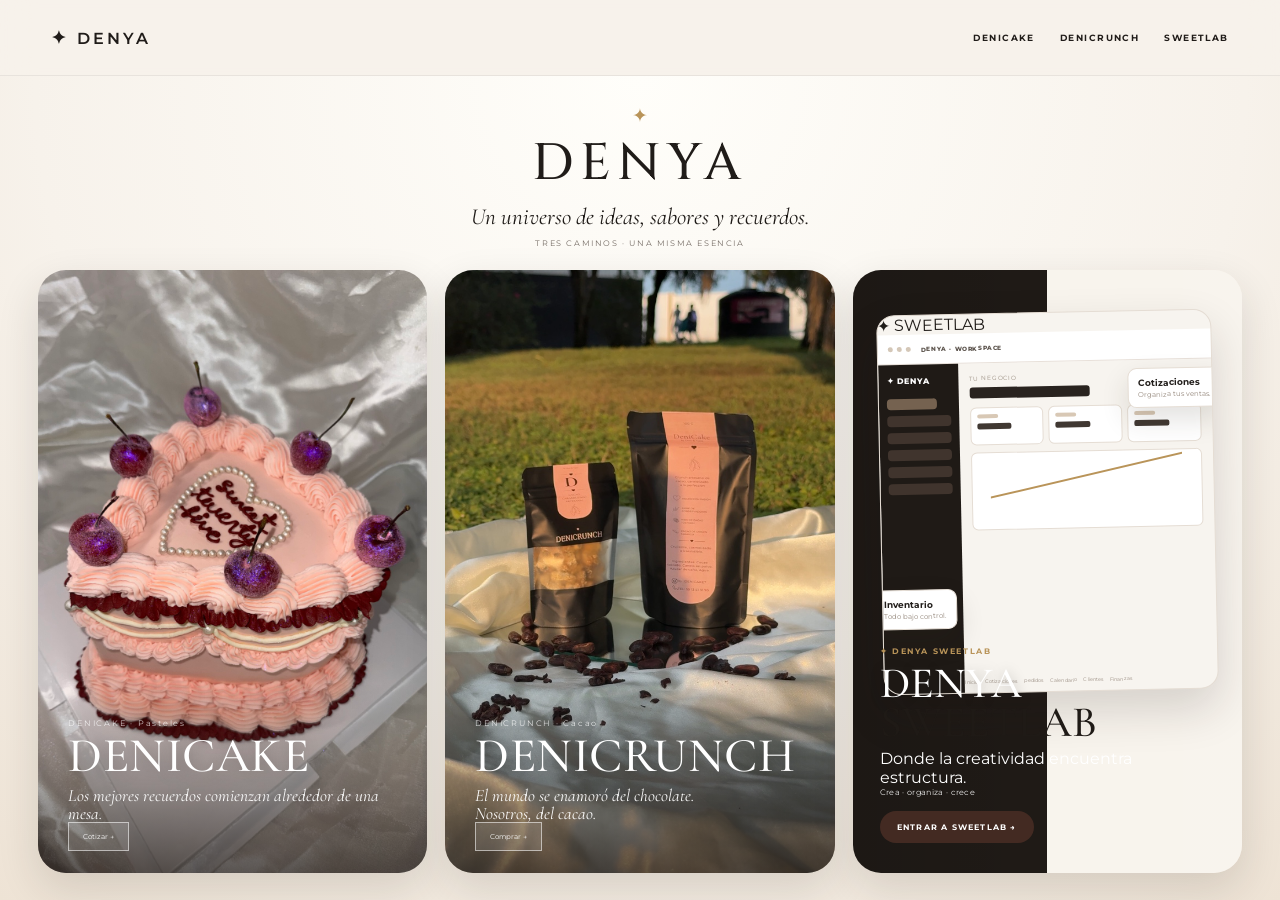
==== index.html @ 0eed4e37 "P5: contraste dividido en lettering DENYA SWEETLAB" ====
<!doctype html>
<html lang="es">
<head>
<meta charset="utf-8"><meta name="viewport" content="width=device-width,initial-scale=1">
<meta name="description" content="DENYA — DENICAKE, DENICRUNCH y DENYA SWEETLAB.">
<title>DENYA</title>
<link rel="preconnect" href="https://fonts.googleapis.com"><link rel="preconnect" href="https://fonts.gstatic.com" crossorigin>
<link href="https://fonts.googleapis.com/css2?family=Cormorant+Garamond:wght@400;500;600&family=Cinzel:wght@400;500;600&family=Montserrat:wght@400;500;600;700&display=swap" rel="stylesheet">
<style>
:root{--ink:#201c19;--cream:#f5f0e8;--paper:#fffdf9;--gold:#b99459;--pink:#d58da0;--cocoa:#432a22;--muted:#766d66}
*{box-sizing:border-box}html,body{margin:0;width:100%;height:100%;overflow:hidden}body{color:var(--ink);font-family:Montserrat,Arial,sans-serif;background:var(--cream)}
a{color:inherit}
nav{position:absolute;z-index:20;top:0;left:0;right:0;height:76px;padding:0 4vw;display:flex;justify-content:space-between;align-items:center;background:rgba(247,242,235,.76);backdrop-filter:blur(16px);border-bottom:1px solid rgba(0,0,0,.06)}
.logo{font-weight:600;letter-spacing:.18em;text-decoration:none}.logo span{font-size:18px;margin-right:8px}
.links{display:flex;gap:25px;font-size:9px;font-weight:700;letter-spacing:.16em;text-transform:uppercase}.links a{text-decoration:none}
main{height:100vh;padding-top:76px}
.hero{height:100%;display:flex;flex-direction:column;align-items:center;padding:28px 3vw 3vh;background:radial-gradient(circle at 50% 0,#fffefa 0,#f7f2eb 58%,#eee3d5 100%)}
.intro{text-align:center;flex:0 0 auto;margin-bottom:22px}.spark{font-size:19px;color:var(--gold);margin-bottom:2px}.hero h1{font-family:Cinzel,serif;font-size:clamp(35px,4vw,58px);font-weight:500;letter-spacing:.14em;margin:0}.hero p{font-family:Cormorant Garamond,serif;font-size:clamp(18px,1.8vw,27px);font-style:italic;margin:5px 0 0}.hero .small{font-family:Montserrat,sans-serif;font-size:8px;font-style:normal;letter-spacing:.2em;text-transform:uppercase;color:var(--muted);margin-top:7px}
.panels{width:100%;max-width:1450px;flex:1;min-height:0;display:grid;grid-template-columns:repeat(3,1fr);gap:16px}
.panel{position:relative;min-width:0;min-height:0;overflow:hidden;border-radius:24px;text-decoration:none;box-shadow:0 18px 45px rgba(45,34,25,.12);isolation:isolate}
.panel:after{content:"";position:absolute;inset:0;z-index:-1;background:linear-gradient(180deg,rgba(0,0,0,.02) 15%,rgba(0,0,0,.68) 100%)}
.panel.cake{background:url('cake_heart.jpg') center/cover}.panel.crunch{background:url('bag_pink.jpg') center/cover}.panel.sweet{background:linear-gradient(145deg,#f8f4ed 0%,#e9dfd2 100%);color:var(--ink)}.panel.sweet:after{background:radial-gradient(circle at 70% 25%,rgba(185,148,89,.2),transparent 34%),linear-gradient(180deg,transparent 30%,rgba(67,42,34,.06) 100%)}.sweetvisual{position:absolute;inset:7% 7% 30%;background:#f7f4ef;border:1px solid #e5ddd4;border-radius:18px;box-shadow:0 20px 45px rgba(35,27,22,.16);overflow:hidden;transform:rotate(-1.2deg)}.sweetvisual:after{content:'Inicio    Cotizaciones    Pedidos    Calendario    Clientes    Finanzas';position:absolute;left:24%;right:0;bottom:8px;color:#9a8d82;font-size:5px;letter-spacing:.03em;word-spacing:5px}.appbar{height:30px;background:#fff;border-bottom:1px solid #e8e0d9;display:flex;align-items:center;padding:0 10px;gap:4px}.dot{width:5px;height:5px;border-radius:50%;background:#d4c7b7}.apptitle{margin-left:6px;font-size:6px;letter-spacing:.1em;font-weight:800;color:#5f5750}.appbody{display:grid;grid-template-columns:24% 76%;height:calc(100% - 30px)}.sidebar{background:#1f1a16;color:#fff;padding:11px 8px}.sidebrand{font-size:8px;font-weight:800;letter-spacing:.08em;margin-bottom:13px}.sideitem{height:11px;margin:6px 0;background:#40342d;border-radius:4px}.sideitem.active{width:78%;background:#756250}.dashboard{padding:11px}.dashlabel{font-size:6px;letter-spacing:.12em;color:#9a8e82;text-transform:uppercase}.dashhead{height:11px;width:52%;background:#29231f;border-radius:3px;margin:5px 0 9px}.stats{display:grid;grid-template-columns:repeat(3,1fr);gap:5px}.stat{height:38px;background:#fff;border:1px solid #e5ddd4;border-radius:6px;padding:6px}.stat i{display:block;width:35%;height:4px;background:#d8c8b5;border-radius:2px;margin-bottom:5px}.stat b{display:block;width:58%;height:6px;background:#403832;border-radius:2px}.chart{height:78px;background:#fff;margin-top:7px;border:1px solid #e5ddd4;border-radius:6px;position:relative;overflow:hidden}.chart:after{content:'';position:absolute;left:8%;right:8%;bottom:22%;height:45%;border-top:2px solid #b99459;transform:skewY(-12deg)}.sweetfloat{position:absolute;background:#fff;border:1px solid #e5ddd4;border-radius:9px;padding:8px 10px;box-shadow:0 12px 28px rgba(50,39,29,.14);font-size:7px}.sweetfloat strong{display:block;font-size:9px;margin-bottom:2px}.sweetfloat span{color:#94877b}.sweetfloat.one{top:15%;right:-3%}.sweetfloat.two{bottom:17%;left:-3%}.sweetorb{position:absolute;width:80px;height:80px;border-radius:50%;background:rgba(185,148,89,.13);top:-30px;right:-25px}.sweetstar{position:absolute;left:-18px;bottom:18%;font-size:30px;color:var(--gold);text-shadow:0 5px 20px rgba(185,148,89,.28);z-index:5}.sweetcontent{position:absolute;left:0;right:0;bottom:0;padding:27px 28px 27px;z-index:3}.sweetcontent .eyebrow{color:var(--gold);text-transform:uppercase;font-size:8px;letter-spacing:.2em;font-weight:700}.sweetcontent h2{font-family:Cormorant Garamond,serif;font-size:clamp(34px,3.2vw,49px);font-weight:500;line-height:.88;margin:8px 0 8px}.sweetcontent h2 em{font-style:italic;color:var(--gold)}.sweetcontent .slogan{font-family:Montserrat,sans-serif;font-size:8px;color:var(--muted);letter-spacing:.04em;max-width:330px}.sweetcontent .cta{display:inline-block;margin-top:14px;background:var(--cocoa);color:#fff;border-radius:999px;padding:11px 17px;font-size:8px;font-weight:700;letter-spacing:.15em;text-transform:uppercase;text-decoration:none}.sweetcontent .eyebrow{color:var(--gold);text-transform:uppercase;font-size:8px;letter-spacing:.2em;font-weight:700}.sweetcontent h2{font-family:Cormorant Garamond,serif;font-size:clamp(34px,3.2vw,49px);font-weight:500;line-height:.88;margin:8px 0 8px}.sweetcontent h2 em{font-style:italic;color:var(--gold)}.sweetcontent .slogan{font-family:Montserrat,sans-serif;font-size:8px;color:var(--muted);letter-spacing:.04em;max-width:330px}.sweetcontent .cta{display:inline-block;margin-top:14px;background:var(--cocoa);color:#fff;border-radius:999px;padding:11px 17px;font-size:8px;font-weight:700;letter-spacing:.15em;text-transform:uppercase;text-decoration:none}
footer{display:none}
@media(max-width:800px){html,body{overflow:auto;height:auto}.links{gap:12px}.links a:nth-child(3){display:none}main{height:auto;min-height:100vh}.hero{height:auto;min-height:100vh;padding:105px 18px 24px}.intro{margin-bottom:20px}.panels{grid-template-columns:1fr;gap:14px}.panel{height:520px}.sweetvisual{inset:7% 8% 23%}}
@media(max-width:520px){nav{height:64px;padding:0 18px}.logo{font-size:13px}.links{font-size:7px}.hero{padding-top:85px}.hero h1{font-size:38px}.panel{height:470px}.panelcontent{padding:28px 24px 25px}}
.panel.cake:after,.panel.crunch:after{display:none}.panel.cake .panelcontent,.panel.crunch .panelcontent{position:absolute;left:20px;right:20px;bottom:20px;padding:20px 22px;background:rgba(255,255,255,.93);border:1px solid rgba(67,53,43,.14);border-radius:16px;box-shadow:0 10px 30px rgba(30,22,17,.16);z-index:3;color:#2b211b}.panel.cake .panelcontent h2,.panel.crunch .panelcontent h2{font-size:clamp(30px,3.2vw,48px);line-height:.9;margin:5px 0 9px;color:#2b211b;text-shadow:none}.panel.cake .panelcontent .eyebrow,.panel.crunch .panelcontent .eyebrow{color:#9a7440}.panel.cake .panelcontent .slogan,.panel.crunch .panelcontent .slogan{font-size:9px;line-height:1.4;max-width:280px;color:#5a4e45}.panel.cake .panelcontent .cta,.panel.crunch .panelcontent .cta{margin-top:12px}
/* P5 brand panels — redesigned from zero */
.panels{gap:18px}
.panel{border-radius:28px;box-shadow:0 16px 42px rgba(45,34,25,.14);transition:transform .3s ease,box-shadow .3s ease}
.panel:hover{transform:translateY(-4px);box-shadow:0 24px 55px rgba(45,34,25,.18)}
.panel.cake:after,.panel.crunch:after{display:none}
.panel.cake{background-image:url('cake_heart.jpg');background-position:center;background-size:cover}
.panel.crunch{background-image:url('bag_pink.jpg');background-position:center;background-size:cover}
.panel.cake .panelcontent,.panel.crunch .panelcontent{left:0;right:0;bottom:0;padding:34px 30px 30px;background:linear-gradient(to top,rgba(30,23,18,.72) 0%,rgba(30,23,18,.28) 58%,transparent 100%);border:0;border-radius:0;box-shadow:none;color:#fff}
.panel.cake .panelcontent .eyebrow,.panel.crunch .panelcontent .eyebrow{color:rgba(255,255,255,.78);font-size:8px;letter-spacing:.22em}
.panel.cake .panelcontent h2,.panel.crunch .panelcontent h2{font-family:Montserrat,sans-serif;font-size:clamp(31px,3.1vw,48px);font-weight:700;letter-spacing:.02em;line-height:1;margin:7px 0 9px;color:#fff;text-shadow:0 2px 14px rgba(0,0,0,.22)}
.panel.cake .panelcontent .slogan,.panel.crunch .panelcontent .slogan{font-family:Cormorant Garamond,serif;font-size:clamp(16px,1.35vw,21px);font-style:italic;line-height:1.08;max-width:330px;color:rgba(255,255,255,.94)}
.panel.cake .panelcontent .cta,.panel.crunch .panelcontent .cta{margin-top:15px;padding:9px 14px;border:1px solid rgba(255,255,255,.55);background:rgba(255,255,255,.12);backdrop-filter:blur(6px);color:#fff;font-size:7px}

/* Brand lettering aligned with SWEETLAB */
.panel.cake .panelcontent h2,.panel.crunch .panelcontent h2{font-family:Cormorant Garamond,serif;font-size:clamp(40px,3.8vw,58px);font-weight:500;letter-spacing:.01em;line-height:.88;color:#fff;text-shadow:0 2px 16px rgba(0,0,0,.28);margin:7px 0 9px}
.panel.cake .panelcontent .slogan,.panel.crunch .panelcontent .slogan{color:rgba(255,255,255,.96)}

/* SWEETLAB: split light/dark field for stronger contrast */
.panel.sweet{background:linear-gradient(90deg,#1f1a16 0%,#1f1a16 50%,#f8f4ed 50%,#f8f4ed 100%)}
.panel.sweet:after{background:linear-gradient(90deg,rgba(0,0,0,.08),transparent 48%,rgba(255,255,255,.04))}
.sweetcontent{color:#fff;left:7%;right:7%;bottom:5%;padding:0;display:flex;flex-direction:column;align-items:flex-start}
.sweetcontent .eyebrow{color:#b99459}
.sweetcontent h2{font-size:clamp(36px,3.4vw,52px);color:#fff;text-shadow:0 2px 14px rgba(0,0,0,.22);margin:8px 0}
.sweetcontent .slogan{color:rgba(255,255,255,.9)}

.sweetcontent h2 .lightword{color:#fff!important;text-shadow:0 2px 14px rgba(0,0,0,.28)}
.sweetcontent h2 .darkword{color:#1f1a16!important;text-shadow:none}
</style>
<body>
<nav><a class="logo" href="#inicio"><span>✦</span>DENYA</a><div class="links"><a href="#denicake">DENICAKE</a><a href="#denicrunch">DENICRUNCH</a><a href="#sweetlab">SWEETLAB</a></div></nav>
<main id="inicio">
<section class="hero">
<div class="intro"><div class="spark">✦</div><h1>DENYA</h1><p>Un universo de ideas, sabores y recuerdos.</p><div class="small">Tres caminos · Una misma esencia</div></div>
<div class="panels">
<a class="panel cake" id="denicake" href="https://wa.me/525513513193?text=Hola%20vi%20DENICAKE%20y%20me%20gustar%C3%ADa%20cotizar%20un%20pastel." target="_blank" rel="noopener">
<div class="panelcontent"><div class="eyebrow">DENICAKE · Pasteles</div><h2>DENICAKE</h2><div class="slogan">Los mejores recuerdos comienzan alrededor de una mesa.</div><span class="cta">Cotizar →</span></div>
</a>
<a class="panel crunch" id="denicrunch" href="https://wa.me/525513513193?text=Hola%20vi%20DENICRUNCH%20y%20me%20gustar%C3%ADa%20hacer%20un%20pedido." target="_blank" rel="noopener">
<div class="panelcontent"><div class="eyebrow">DENICRUNCH · Cacao</div><h2>DENICRUNCH</h2><div class="slogan">El mundo se enamoró del chocolate.<br>Nosotros, del cacao.</div><span class="cta">Comprar →</span></div>
</a>
<a class="panel sweet" id="sweetlab" href="./denya2/">
<div class="sweetvisual"><div class="sweetmark">✦ SWEETLAB</div><div class="appbar"><span class="dot"></span><span class="dot"></span><span class="dot"></span><span class="apptitle">DENYA · WORKSPACE</span></div><div class="appbody"><div class="sidebar"><div class="sidebrand">✦ DENYA</div><div class="sideitem active"></div><div class="sideitem"></div><div class="sideitem"></div><div class="sideitem"></div><div class="sideitem"></div><div class="sideitem"></div></div><div class="dashboard"><div class="dashlabel">Tu negocio</div><div class="dashhead"></div><div class="stats"><div class="stat"><i></i><b></b></div><div class="stat"><i></i><b></b></div><div class="stat"><i></i><b></b></div></div><div class="chart"></div></div></div><div class="sweetfloat one"><strong>Cotizaciones</strong><span>Organiza tus ventas.</span></div><div class="sweetfloat two"><strong>Inventario</strong><span>Todo bajo control.</span></div></div><div class="sweetcontent"><div class="eyebrow">✦ DENYA SWEETLAB</div><h2><span class="lightword">DENYA</span> <span class="darkword">SWEETLAB</span></h2><div class="sweetlabel">Donde la creatividad encuentra estructura.</div><div class="slogan">Crea · organiza · crece</div><span class="cta">Entrar a SWEETLAB →</span></div>
</a>
</div>
</section>
</main>
</body></html>
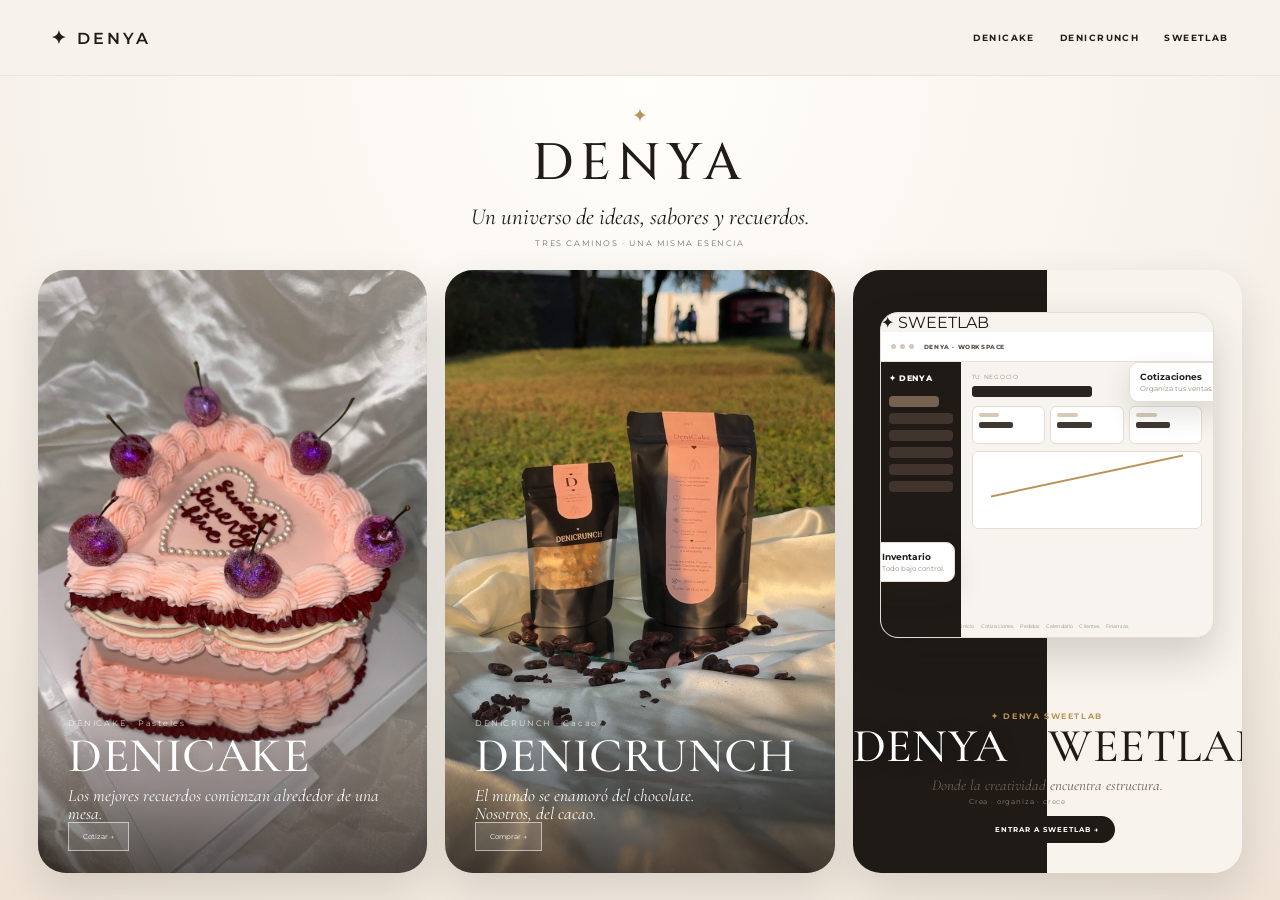
==== commit 430eca81: "Refine SWEETLAB with clear 50/50 black and white identity" ====
--- a/index.html
+++ b/index.html
@@ -41,16 +41,88 @@
 .panel.cake .panelcontent h2,.panel.crunch .panelcontent h2{font-family:Cormorant Garamond,serif;font-size:clamp(40px,3.8vw,58px);font-weight:500;letter-spacing:.01em;line-height:.88;color:#fff;text-shadow:0 2px 16px rgba(0,0,0,.28);margin:7px 0 9px}
 .panel.cake .panelcontent .slogan,.panel.crunch .panelcontent .slogan{color:rgba(255,255,255,.96)}
 
-/* SWEETLAB: split light/dark field for stronger contrast */
-.panel.sweet{background:linear-gradient(90deg,#1f1a16 0%,#1f1a16 50%,#f8f4ed 50%,#f8f4ed 100%)}
-.panel.sweet:after{background:linear-gradient(90deg,rgba(0,0,0,.08),transparent 48%,rgba(255,255,255,.04))}
-.sweetcontent{color:#fff;left:7%;right:7%;bottom:5%;padding:0;display:flex;flex-direction:column;align-items:flex-start}
-.sweetcontent .eyebrow{color:#b99459}
-.sweetcontent h2{font-size:clamp(36px,3.4vw,52px);color:#fff;text-shadow:0 2px 14px rgba(0,0,0,.22);margin:8px 0}
-.sweetcontent .slogan{color:rgba(255,255,255,.9)}
-
-.sweetcontent h2 .lightword{color:#fff!important;text-shadow:0 2px 14px rgba(0,0,0,.28)}
-.sweetcontent h2 .darkword{color:#1f1a16!important;text-shadow:none}
+/* SWEETLAB — unmistakable 50/50 identity */
+.panel.sweet{
+  background:linear-gradient(90deg,#1f1a16 0%,#1f1a16 50%,#f8f4ed 50%,#f8f4ed 100%);
+}
+.panel.sweet:after{display:none}
+.sweetvisual{
+  position:absolute;
+  left:7%;right:7%;top:7%;bottom:39%;
+  background:#f7f4ef;
+  border:1px solid #e5ddd4;
+  border-radius:18px;
+  box-shadow:0 18px 40px rgba(35,27,22,.18);
+  overflow:hidden;
+  transform:none;
+}
+.sweetcontent{
+  position:absolute;
+  left:0;right:0;bottom:5%;
+  padding:0;
+  z-index:8;
+  color:#fff;
+}
+.sweetcontent .eyebrow{
+  text-align:center;
+  color:#b99459;
+  font-size:8px;
+  letter-spacing:.2em;
+  margin-bottom:5px;
+}
+.sweetcontent h2{
+  display:grid;
+  grid-template-columns:1fr 1fr;
+  width:100%;
+  margin:0;
+  padding:0;
+  font-family:Cormorant Garamond,serif;
+  font-size:clamp(38px,3.7vw,58px);
+  font-weight:500;
+  line-height:.86;
+  letter-spacing:.01em;
+}
+.sweetcontent h2 .lightword{
+  color:#fff!important;
+  text-align:right;
+  padding-right:8px;
+  text-shadow:0 2px 16px rgba(0,0,0,.35);
+}
+.sweetcontent h2 .darkword{
+  color:#1f1a16!important;
+  text-align:left;
+  padding-left:8px;
+  text-shadow:none;
+}
+.sweetcontent .sweetlabel{
+  text-align:center;
+  margin-top:9px;
+  font-family:Cormorant Garamond,serif;
+  font-size:15px;
+  font-style:italic;
+  color:#6e6258;
+}
+.sweetcontent .slogan{
+  text-align:center;
+  width:100%;
+  margin-top:3px;
+  color:#8c8075;
+  font-size:7px;
+  letter-spacing:.12em;
+}
+.sweetcontent .cta{
+  display:block;
+  width:max-content;
+  margin:10px auto 0;
+  background:#1f1a16;
+  color:#fff;
+  border-radius:999px;
+  padding:9px 15px;
+  font-size:7px;
+  font-weight:700;
+  letter-spacing:.15em;
+  text-transform:uppercase;
+}
 </style>
 <body>
 <nav><a class="logo" href="#inicio"><span>✦</span>DENYA</a><div class="links"><a href="#denicake">DENICAKE</a><a href="#denicrunch">DENICRUNCH</a><a href="#sweetlab">SWEETLAB</a></div></nav>
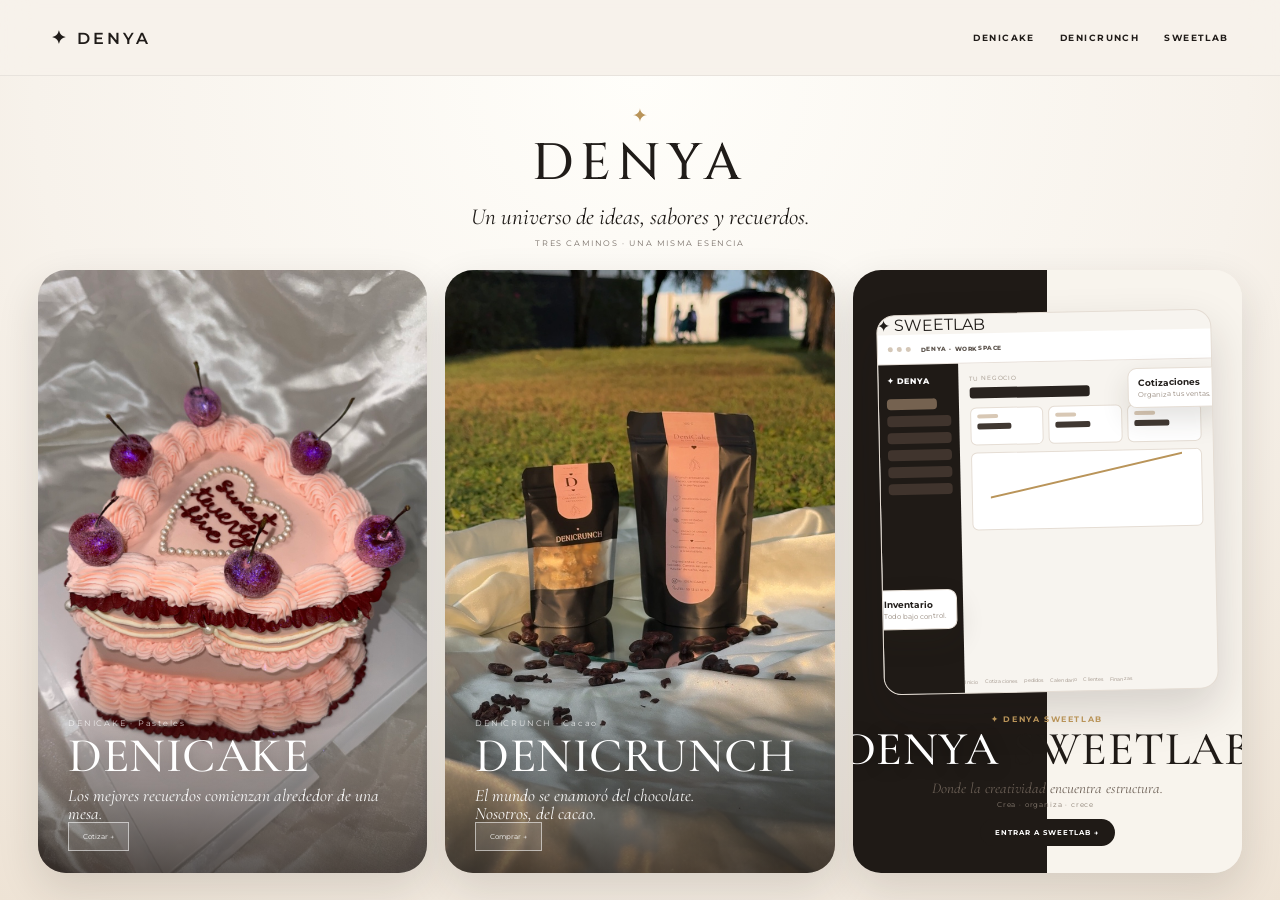
==== commit c36af9fe: "Fix SWEETLAB title contrast: white DENYA and black SWEETLAB" ====
--- a/index.html
+++ b/index.html
@@ -41,88 +41,23 @@
 .panel.cake .panelcontent h2,.panel.crunch .panelcontent h2{font-family:Cormorant Garamond,serif;font-size:clamp(40px,3.8vw,58px);font-weight:500;letter-spacing:.01em;line-height:.88;color:#fff;text-shadow:0 2px 16px rgba(0,0,0,.28);margin:7px 0 9px}
 .panel.cake .panelcontent .slogan,.panel.crunch .panelcontent .slogan{color:rgba(255,255,255,.96)}
 
-/* SWEETLAB — unmistakable 50/50 identity */
-.panel.sweet{
-  background:linear-gradient(90deg,#1f1a16 0%,#1f1a16 50%,#f8f4ed 50%,#f8f4ed 100%);
+/* SWEETLAB title — force split contrast */
+.panel.sweet{background:#f8f4ed}
+.panel.sweet:before{
+  content:"";
+  position:absolute;inset:0;
+  background:linear-gradient(90deg,#1f1a16 0 50%,#f8f4ed 50% 100%);
+  z-index:0;
 }
-.panel.sweet:after{display:none}
-.sweetvisual{
-  position:absolute;
-  left:7%;right:7%;top:7%;bottom:39%;
-  background:#f7f4ef;
-  border:1px solid #e5ddd4;
-  border-radius:18px;
-  box-shadow:0 18px 40px rgba(35,27,22,.18);
-  overflow:hidden;
-  transform:none;
-}
-.sweetcontent{
-  position:absolute;
-  left:0;right:0;bottom:5%;
-  padding:0;
-  z-index:8;
-  color:#fff;
-}
-.sweetcontent .eyebrow{
-  text-align:center;
-  color:#b99459;
-  font-size:8px;
-  letter-spacing:.2em;
-  margin-bottom:5px;
-}
-.sweetcontent h2{
-  display:grid;
-  grid-template-columns:1fr 1fr;
-  width:100%;
-  margin:0;
-  padding:0;
-  font-family:Cormorant Garamond,serif;
-  font-size:clamp(38px,3.7vw,58px);
-  font-weight:500;
-  line-height:.86;
-  letter-spacing:.01em;
-}
-.sweetcontent h2 .lightword{
-  color:#fff!important;
-  text-align:right;
-  padding-right:8px;
-  text-shadow:0 2px 16px rgba(0,0,0,.35);
-}
-.sweetcontent h2 .darkword{
-  color:#1f1a16!important;
-  text-align:left;
-  padding-left:8px;
-  text-shadow:none;
-}
-.sweetcontent .sweetlabel{
-  text-align:center;
-  margin-top:9px;
-  font-family:Cormorant Garamond,serif;
-  font-size:15px;
-  font-style:italic;
-  color:#6e6258;
-}
-.sweetcontent .slogan{
-  text-align:center;
-  width:100%;
-  margin-top:3px;
-  color:#8c8075;
-  font-size:7px;
-  letter-spacing:.12em;
-}
-.sweetcontent .cta{
-  display:block;
-  width:max-content;
-  margin:10px auto 0;
-  background:#1f1a16;
-  color:#fff;
-  border-radius:999px;
-  padding:9px 15px;
-  font-size:7px;
-  font-weight:700;
-  letter-spacing:.15em;
-  text-transform:uppercase;
-}
+.sweetvisual{z-index:2}
+.sweetcontent{z-index:10}
+.sweetcontent h2{position:relative;display:flex;justify-content:center;align-items:baseline;width:100%;font-family:Cormorant Garamond,serif;font-size:clamp(38px,3.7vw,58px);font-weight:500;line-height:.86;letter-spacing:.01em;margin:0}
+.sweetcontent h2 .lightword{display:block!important;color:#fff!important;-webkit-text-fill-color:#fff!important;text-align:right;text-shadow:0 2px 16px rgba(0,0,0,.4);padding-right:7px}
+.sweetcontent h2 .darkword{display:block!important;color:#1f1a16!important;-webkit-text-fill-color:#1f1a16!important;text-align:left;text-shadow:none;padding-left:7px}
+.sweetcontent .eyebrow{position:relative;z-index:11;text-align:center;color:#b99459;font-size:8px;letter-spacing:.2em;margin-bottom:5px}
+.sweetcontent .sweetlabel{text-align:center;margin-top:9px;font-family:Cormorant Garamond,serif;font-size:15px;font-style:italic;color:#6e6258}
+.sweetcontent .slogan{text-align:center;width:100%;margin-top:3px;color:#8c8075;font-size:7px;letter-spacing:.12em}
+.sweetcontent .cta{display:block;width:max-content;margin:10px auto 0;background:#1f1a16;color:#fff;border-radius:999px;padding:9px 15px;font-size:7px;font-weight:700;letter-spacing:.15em;text-transform:uppercase}
 </style>
 <body>
 <nav><a class="logo" href="#inicio"><span>✦</span>DENYA</a><div class="links"><a href="#denicake">DENICAKE</a><a href="#denicrunch">DENICRUNCH</a><a href="#sweetlab">SWEETLAB</a></div></nav>
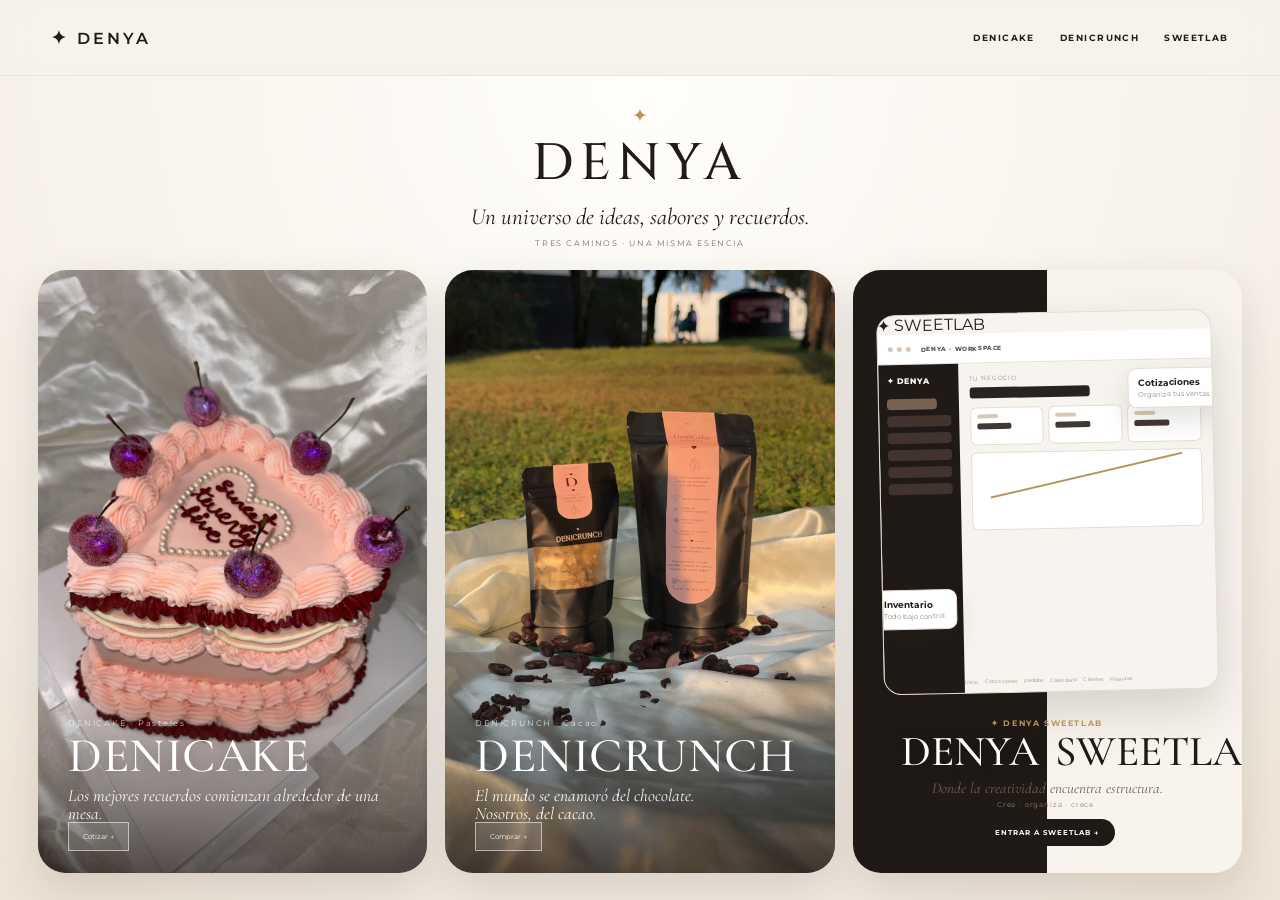
==== commit 63c5e83c: "Fix SWEETLAB title alignment and visible S" ====
--- a/index.html
+++ b/index.html
@@ -51,9 +51,9 @@
 }
 .sweetvisual{z-index:2}
 .sweetcontent{z-index:10}
-.sweetcontent h2{position:relative;display:flex;justify-content:center;align-items:baseline;width:100%;font-family:Cormorant Garamond,serif;font-size:clamp(38px,3.7vw,58px);font-weight:500;line-height:.86;letter-spacing:.01em;margin:0}
-.sweetcontent h2 .lightword{display:block!important;color:#fff!important;-webkit-text-fill-color:#fff!important;text-align:right;text-shadow:0 2px 16px rgba(0,0,0,.4);padding-right:7px}
-.sweetcontent h2 .darkword{display:block!important;color:#1f1a16!important;-webkit-text-fill-color:#1f1a16!important;text-align:left;text-shadow:none;padding-left:7px}
+.sweetcontent h2{position:relative;display:grid;grid-template-columns:50% 50%;align-items:baseline;width:100%;font-family:Cormorant Garamond,serif;font-size:clamp(34px,3.35vw,52px);font-weight:500;line-height:.86;letter-spacing:0;margin:0;overflow:visible}
+.sweetcontent h2 .lightword{display:block!important;color:#fff!important;-webkit-text-fill-color:#fff!important;text-align:right;white-space:nowrap;text-shadow:0 2px 16px rgba(0,0,0,.4);padding-right:8px}
+.sweetcontent h2 .darkword{display:block!important;color:#1f1a16!important;-webkit-text-fill-color:#1f1a16!important;text-align:left;white-space:nowrap;text-shadow:none;padding-left:8px}
 .sweetcontent .eyebrow{position:relative;z-index:11;text-align:center;color:#b99459;font-size:8px;letter-spacing:.2em;margin-bottom:5px}
 .sweetcontent .sweetlabel{text-align:center;margin-top:9px;font-family:Cormorant Garamond,serif;font-size:15px;font-style:italic;color:#6e6258}
 .sweetcontent .slogan{text-align:center;width:100%;margin-top:3px;color:#8c8075;font-size:7px;letter-spacing:.12em}
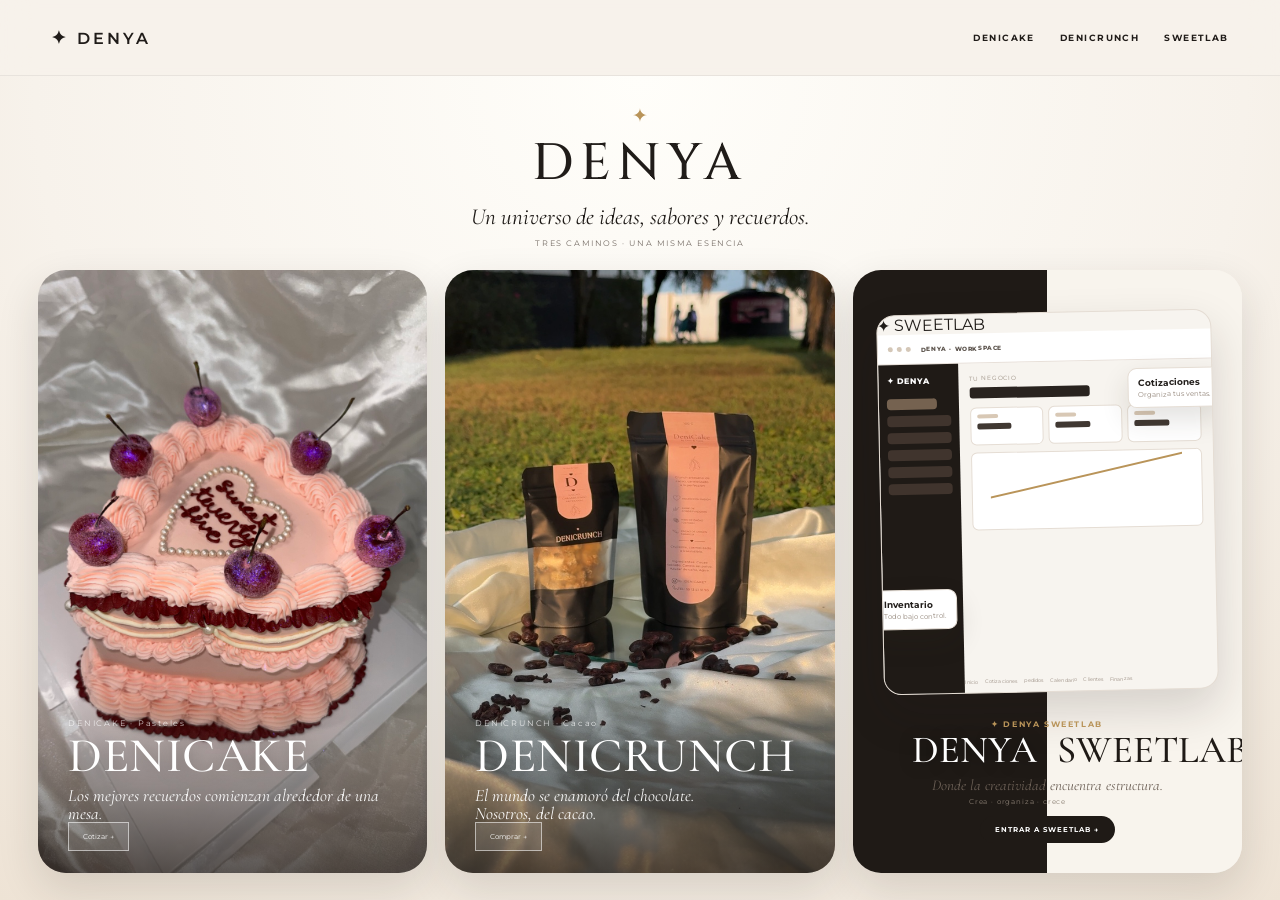
==== commit 54da2305: "Prevent SWEETLAB title overlap at split boundary" ====
--- a/index.html
+++ b/index.html
@@ -41,23 +41,23 @@
 .panel.cake .panelcontent h2,.panel.crunch .panelcontent h2{font-family:Cormorant Garamond,serif;font-size:clamp(40px,3.8vw,58px);font-weight:500;letter-spacing:.01em;line-height:.88;color:#fff;text-shadow:0 2px 16px rgba(0,0,0,.28);margin:7px 0 9px}
 .panel.cake .panelcontent .slogan,.panel.crunch .panelcontent .slogan{color:rgba(255,255,255,.96)}
 
-/* SWEETLAB title — force split contrast */
+/* SWEETLAB — split field with independent title blocks */
 .panel.sweet{background:#f8f4ed}
-.panel.sweet:before{
-  content:"";
-  position:absolute;inset:0;
-  background:linear-gradient(90deg,#1f1a16 0 50%,#f8f4ed 50% 100%);
-  z-index:0;
-}
+.panel.sweet:before{content:"";position:absolute;inset:0;background:linear-gradient(90deg,#1f1a16 0 50%,#f8f4ed 50% 100%);z-index:0}
 .sweetvisual{z-index:2}
-.sweetcontent{z-index:10}
-.sweetcontent h2{position:relative;display:grid;grid-template-columns:50% 50%;align-items:baseline;width:100%;font-family:Cormorant Garamond,serif;font-size:clamp(34px,3.35vw,52px);font-weight:500;line-height:.86;letter-spacing:0;margin:0;overflow:visible}
-.sweetcontent h2 .lightword{display:block!important;color:#fff!important;-webkit-text-fill-color:#fff!important;text-align:right;white-space:nowrap;text-shadow:0 2px 16px rgba(0,0,0,.4);padding-right:8px}
-.sweetcontent h2 .darkword{display:block!important;color:#1f1a16!important;-webkit-text-fill-color:#1f1a16!important;text-align:left;white-space:nowrap;text-shadow:none;padding-left:8px}
+.sweetcontent{z-index:10;left:0;right:0;bottom:5%;padding:0}
+.sweetcontent h2{position:relative;display:grid;grid-template-columns:50% 50%;width:100%;margin:0;font-family:Cormorant Garamond,serif;font-size:clamp(31px,3vw,47px);font-weight:500;line-height:.86;letter-spacing:0;overflow:visible}
+.sweetcontent h2 .lightword{grid-column:1;display:block!important;color:#fff!important;-webkit-text-fill-color:#fff!important;white-space:nowrap;text-align:right;padding-right:10px;text-shadow:0 2px 16px rgba(0,0,0,.4)}
+.sweetcontent h2 .darkword{grid-column:2;display:block!important;color:#1f1a16!important;-webkit-text-fill-color:#1f1a16!important;white-space:nowrap;text-align:left;padding-left:10px;text-shadow:none}
 .sweetcontent .eyebrow{position:relative;z-index:11;text-align:center;color:#b99459;font-size:8px;letter-spacing:.2em;margin-bottom:5px}
 .sweetcontent .sweetlabel{text-align:center;margin-top:9px;font-family:Cormorant Garamond,serif;font-size:15px;font-style:italic;color:#6e6258}
 .sweetcontent .slogan{text-align:center;width:100%;margin-top:3px;color:#8c8075;font-size:7px;letter-spacing:.12em}
 .sweetcontent .cta{display:block;width:max-content;margin:10px auto 0;background:#1f1a16;color:#fff;border-radius:999px;padding:9px 15px;font-size:7px;font-weight:700;letter-spacing:.15em;text-transform:uppercase}
+@media(max-width:800px){
+  .sweetcontent h2{font-size:clamp(30px,8vw,42px)}
+  .sweetcontent h2 .lightword{padding-right:6px}
+  .sweetcontent h2 .darkword{padding-left:6px}
+}
 </style>
 <body>
 <nav><a class="logo" href="#inicio"><span>✦</span>DENYA</a><div class="links"><a href="#denicake">DENICAKE</a><a href="#denicrunch">DENICRUNCH</a><a href="#sweetlab">SWEETLAB</a></div></nav>
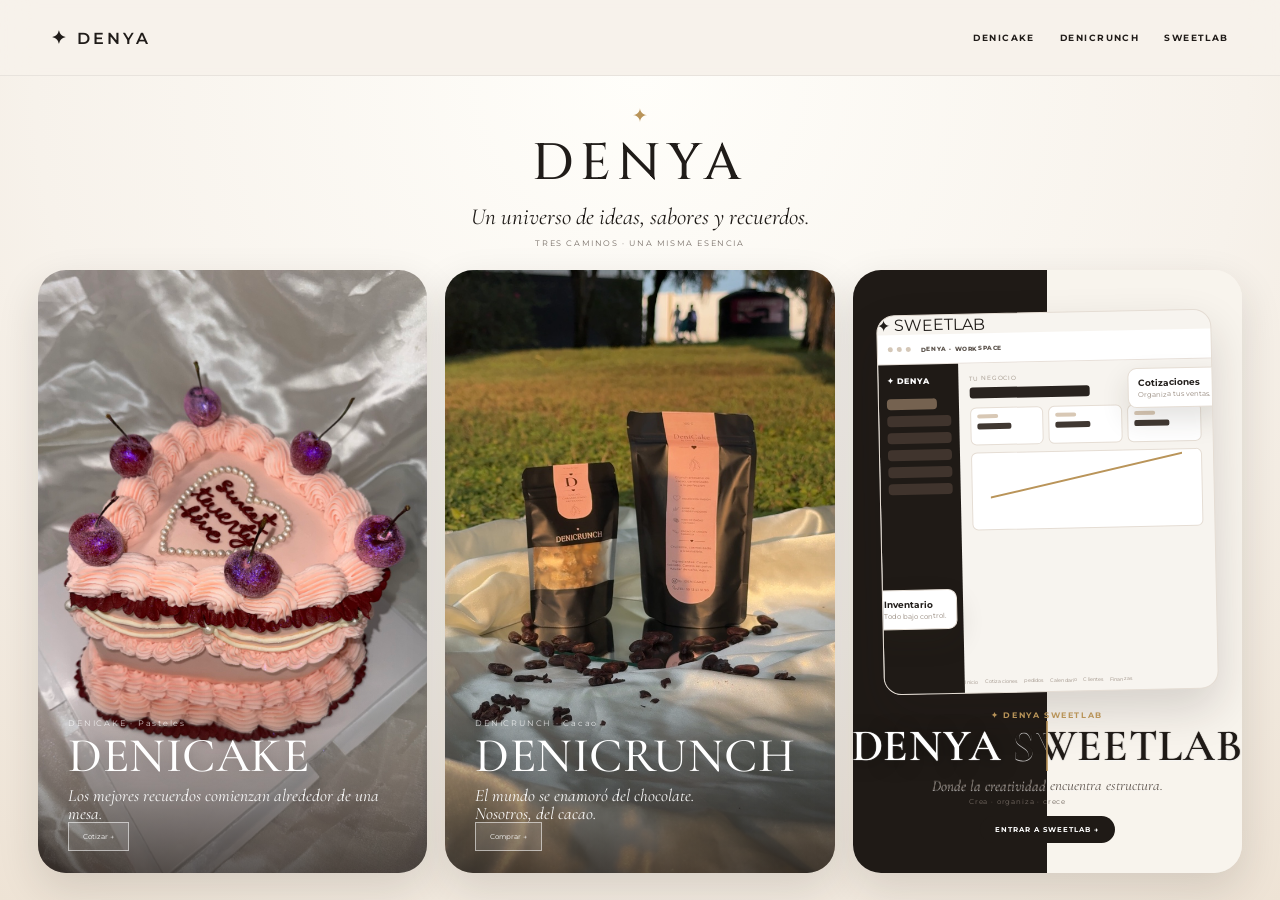
==== commit 2b2df813: "Improve SWEETLAB title contrast and legibility" ====
--- a/index.html
+++ b/index.html
@@ -41,22 +41,57 @@
 .panel.cake .panelcontent h2,.panel.crunch .panelcontent h2{font-family:Cormorant Garamond,serif;font-size:clamp(40px,3.8vw,58px);font-weight:500;letter-spacing:.01em;line-height:.88;color:#fff;text-shadow:0 2px 16px rgba(0,0,0,.28);margin:7px 0 9px}
 .panel.cake .panelcontent .slogan,.panel.crunch .panelcontent .slogan{color:rgba(255,255,255,.96)}
 
-/* SWEETLAB — split field with independent title blocks */
+/* SWEETLAB — high-contrast title over split field */
 .panel.sweet{background:#f8f4ed}
 .panel.sweet:before{content:"";position:absolute;inset:0;background:linear-gradient(90deg,#1f1a16 0 50%,#f8f4ed 50% 100%);z-index:0}
 .sweetvisual{z-index:2}
 .sweetcontent{z-index:10;left:0;right:0;bottom:5%;padding:0}
-.sweetcontent h2{position:relative;display:grid;grid-template-columns:50% 50%;width:100%;margin:0;font-family:Cormorant Garamond,serif;font-size:clamp(31px,3vw,47px);font-weight:500;line-height:.86;letter-spacing:0;overflow:visible}
-.sweetcontent h2 .lightword{grid-column:1;display:block!important;color:#fff!important;-webkit-text-fill-color:#fff!important;white-space:nowrap;text-align:right;padding-right:10px;text-shadow:0 2px 16px rgba(0,0,0,.4)}
-.sweetcontent h2 .darkword{grid-column:2;display:block!important;color:#1f1a16!important;-webkit-text-fill-color:#1f1a16!important;white-space:nowrap;text-align:left;padding-left:10px;text-shadow:none}
-.sweetcontent .eyebrow{position:relative;z-index:11;text-align:center;color:#b99459;font-size:8px;letter-spacing:.2em;margin-bottom:5px}
-.sweetcontent .sweetlabel{text-align:center;margin-top:9px;font-family:Cormorant Garamond,serif;font-size:15px;font-style:italic;color:#6e6258}
-.sweetcontent .slogan{text-align:center;width:100%;margin-top:3px;color:#8c8075;font-size:7px;letter-spacing:.12em}
+.sweetcontent h2{
+  position:relative;
+  display:flex;
+  justify-content:center;
+  align-items:baseline;
+  width:100%;
+  margin:0;
+  font-family:Cormorant Garamond,serif;
+  font-size:clamp(36px,3.5vw,54px);
+  font-weight:600;
+  line-height:.9;
+  letter-spacing:.015em;
+  white-space:nowrap;
+  overflow:visible;
+}
+.sweetcontent h2 .lightword{
+  display:block!important;
+  color:#fff!important;
+  -webkit-text-fill-color:#fff!important;
+  text-shadow:0 2px 18px rgba(0,0,0,.55),0 0 1px #fff;
+  padding-right:5px;
+}
+.sweetcontent h2 .darkword{
+  display:block!important;
+  color:#1f1a16!important;
+  -webkit-text-fill-color:#1f1a16!important;
+  text-shadow:0 1px 0 rgba(255,255,255,.7),0 0 1px #1f1a16;
+  padding-left:5px;
+}
+.sweetcontent h2:after{
+  content:"";
+  position:absolute;
+  left:50%;
+  top:-5px;
+  bottom:-5px;
+  width:2px;
+  background:rgba(185,148,89,.8);
+  transform:translateX(-50%);
+  pointer-events:none;
+}
+.sweetcontent .eyebrow{position:relative;z-index:11;text-align:center;color:#b99459;font-size:8px;letter-spacing:.2em;margin-bottom:6px}
+.sweetcontent .sweetlabel{text-align:center;margin-top:10px;font-family:Cormorant Garamond,serif;font-size:15px;font-style:italic;color:#5f554d;text-shadow:0 1px 0 rgba(255,255,255,.7)}
+.sweetcontent .slogan{text-align:center;width:100%;margin-top:3px;color:#756b63;font-size:7px;letter-spacing:.12em}
 .sweetcontent .cta{display:block;width:max-content;margin:10px auto 0;background:#1f1a16;color:#fff;border-radius:999px;padding:9px 15px;font-size:7px;font-weight:700;letter-spacing:.15em;text-transform:uppercase}
 @media(max-width:800px){
-  .sweetcontent h2{font-size:clamp(30px,8vw,42px)}
-  .sweetcontent h2 .lightword{padding-right:6px}
-  .sweetcontent h2 .darkword{padding-left:6px}
+  .sweetcontent h2{font-size:clamp(29px,7.5vw,40px)}
 }
 </style>
 <body>
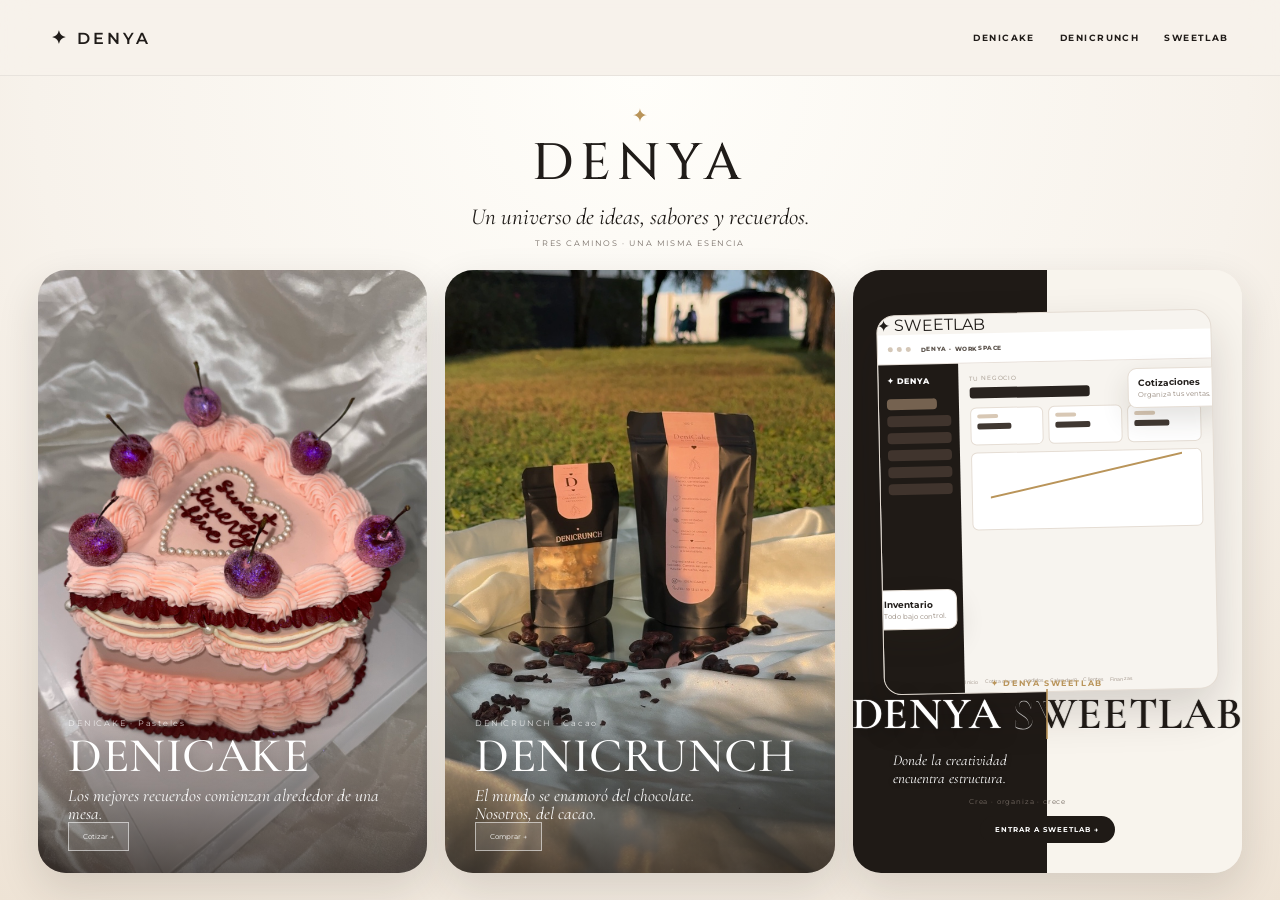
==== commit 1d8cf902: "Move SWEETLAB tagline to dark half with white text" ====
--- a/index.html
+++ b/index.html
@@ -87,7 +87,18 @@
   pointer-events:none;
 }
 .sweetcontent .eyebrow{position:relative;z-index:11;text-align:center;color:#b99459;font-size:8px;letter-spacing:.2em;margin-bottom:6px}
-.sweetcontent .sweetlabel{text-align:center;margin-top:10px;font-family:Cormorant Garamond,serif;font-size:15px;font-style:italic;color:#5f554d;text-shadow:0 1px 0 rgba(255,255,255,.7)}
+.sweetcontent .sweetlabel{
+  position:relative;
+  width:50%;
+  margin-top:10px;
+  padding:7px 18px;
+  font-family:Cormorant Garamond,serif;
+  font-size:15px;
+  font-style:italic;
+  text-align:center;
+  color:#fff!important;
+  text-shadow:0 1px 5px rgba(0,0,0,.35);
+}
 .sweetcontent .slogan{text-align:center;width:100%;margin-top:3px;color:#756b63;font-size:7px;letter-spacing:.12em}
 .sweetcontent .cta{display:block;width:max-content;margin:10px auto 0;background:#1f1a16;color:#fff;border-radius:999px;padding:9px 15px;font-size:7px;font-weight:700;letter-spacing:.15em;text-transform:uppercase}
 @media(max-width:800px){
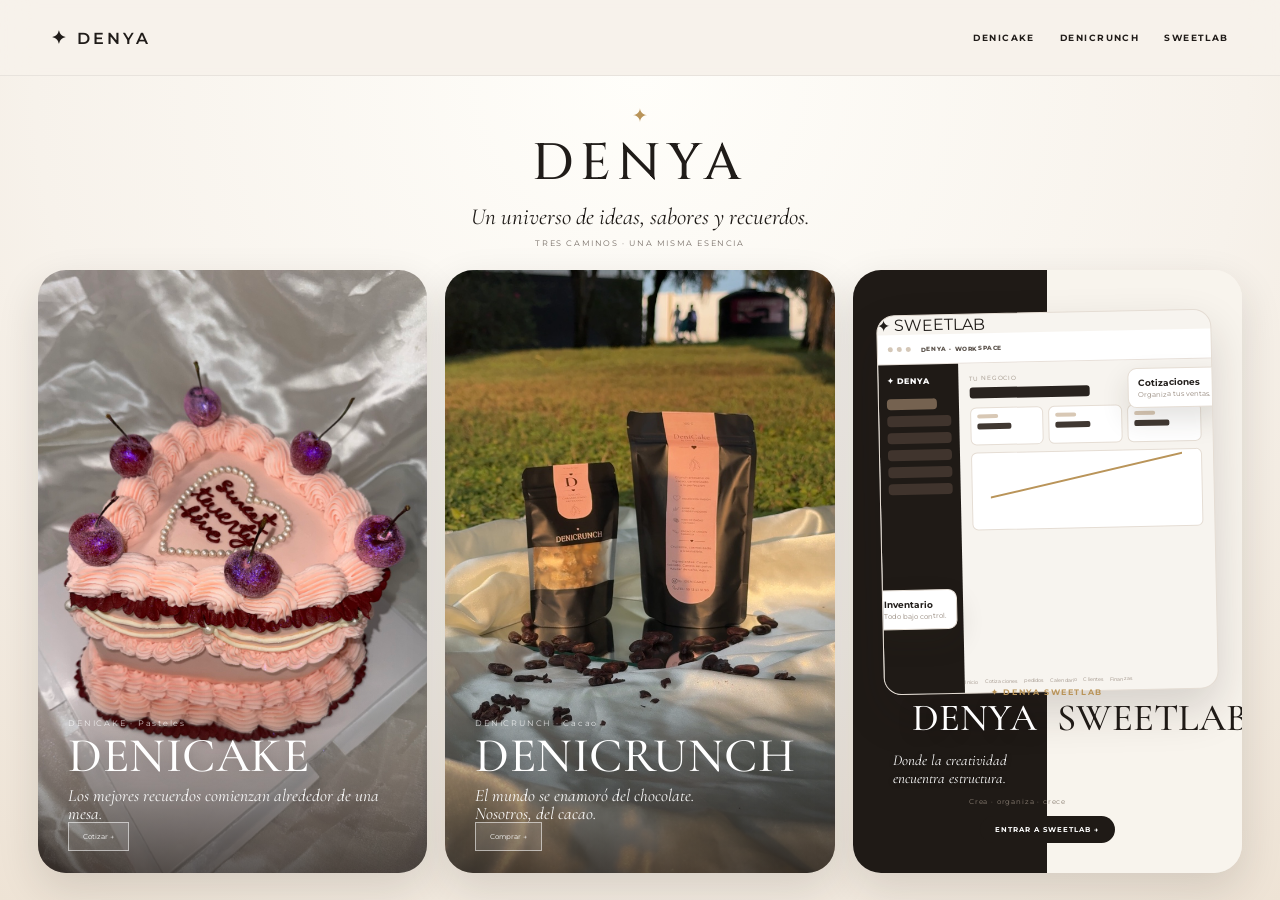
==== commit c6ef3ff6: "Restore SWEETLAB title and only adjust tagline placement" ====
--- a/index.html
+++ b/index.html
@@ -41,69 +41,42 @@
 .panel.cake .panelcontent h2,.panel.crunch .panelcontent h2{font-family:Cormorant Garamond,serif;font-size:clamp(40px,3.8vw,58px);font-weight:500;letter-spacing:.01em;line-height:.88;color:#fff;text-shadow:0 2px 16px rgba(0,0,0,.28);margin:7px 0 9px}
 .panel.cake .panelcontent .slogan,.panel.crunch .panelcontent .slogan{color:rgba(255,255,255,.96)}
 
-/* SWEETLAB — high-contrast title over split field */
+/* SWEETLAB title — keep existing title appearance */
 .panel.sweet{background:#f8f4ed}
 .panel.sweet:before{content:"";position:absolute;inset:0;background:linear-gradient(90deg,#1f1a16 0 50%,#f8f4ed 50% 100%);z-index:0}
 .sweetvisual{z-index:2}
 .sweetcontent{z-index:10;left:0;right:0;bottom:5%;padding:0}
 .sweetcontent h2{
   position:relative;
-  display:flex;
-  justify-content:center;
+  display:grid;
+  grid-template-columns:50% 50%;
   align-items:baseline;
   width:100%;
   margin:0;
   font-family:Cormorant Garamond,serif;
-  font-size:clamp(36px,3.5vw,54px);
-  font-weight:600;
-  line-height:.9;
-  letter-spacing:.015em;
-  white-space:nowrap;
+  font-size:clamp(31px,3vw,47px);
+  font-weight:500;
+  line-height:.86;
+  letter-spacing:0;
   overflow:visible;
 }
 .sweetcontent h2 .lightword{
-  display:block!important;
-  color:#fff!important;
-  -webkit-text-fill-color:#fff!important;
-  text-shadow:0 2px 18px rgba(0,0,0,.55),0 0 1px #fff;
-  padding-right:5px;
+  grid-column:1;display:block!important;color:#fff!important;-webkit-text-fill-color:#fff!important;
+  white-space:nowrap;text-align:right;padding-right:10px;text-shadow:0 2px 16px rgba(0,0,0,.4)
 }
 .sweetcontent h2 .darkword{
-  display:block!important;
-  color:#1f1a16!important;
-  -webkit-text-fill-color:#1f1a16!important;
-  text-shadow:0 1px 0 rgba(255,255,255,.7),0 0 1px #1f1a16;
-  padding-left:5px;
+  grid-column:2;display:block!important;color:#1f1a16!important;-webkit-text-fill-color:#1f1a16!important;
+  white-space:nowrap;text-align:left;padding-left:10px;text-shadow:none
 }
-.sweetcontent h2:after{
-  content:"";
-  position:absolute;
-  left:50%;
-  top:-5px;
-  bottom:-5px;
-  width:2px;
-  background:rgba(185,148,89,.8);
-  transform:translateX(-50%);
-  pointer-events:none;
+.sweetcontent .eyebrow{position:relative;z-index:11;text-align:center;color:#b99459;font-size:8px;letter-spacing:.2em;margin-bottom:5px}
+.sweetcontent .sweetlabel{
+  position:relative;width:50%;margin-top:9px;padding:7px 18px;
+  font-family:Cormorant Garamond,serif;font-size:15px;font-style:italic;text-align:center;
+  color:#fff!important;text-shadow:0 1px 5px rgba(0,0,0,.35)
 }
-.sweetcontent .eyebrow{position:relative;z-index:11;text-align:center;color:#b99459;font-size:8px;letter-spacing:.2em;margin-bottom:6px}
-.sweetcontent .sweetlabel{
-  position:relative;
-  width:50%;
-  margin-top:10px;
-  padding:7px 18px;
-  font-family:Cormorant Garamond,serif;
-  font-size:15px;
-  font-style:italic;
-  text-align:center;
-  color:#fff!important;
-  text-shadow:0 1px 5px rgba(0,0,0,.35);
-}
-.sweetcontent .slogan{text-align:center;width:100%;margin-top:3px;color:#756b63;font-size:7px;letter-spacing:.12em}
+.sweetcontent .slogan{text-align:center;width:100%;margin-top:3px;color:#8c8075;font-size:7px;letter-spacing:.12em}
 .sweetcontent .cta{display:block;width:max-content;margin:10px auto 0;background:#1f1a16;color:#fff;border-radius:999px;padding:9px 15px;font-size:7px;font-weight:700;letter-spacing:.15em;text-transform:uppercase}
-@media(max-width:800px){
-  .sweetcontent h2{font-size:clamp(29px,7.5vw,40px)}
-}
+@media(max-width:800px){.sweetcontent h2{font-size:clamp(30px,8vw,42px)}}
 </style>
 <body>
 <nav><a class="logo" href="#inicio"><span>✦</span>DENYA</a><div class="links"><a href="#denicake">DENICAKE</a><a href="#denicrunch">DENICRUNCH</a><a href="#sweetlab">SWEETLAB</a></div></nav>
